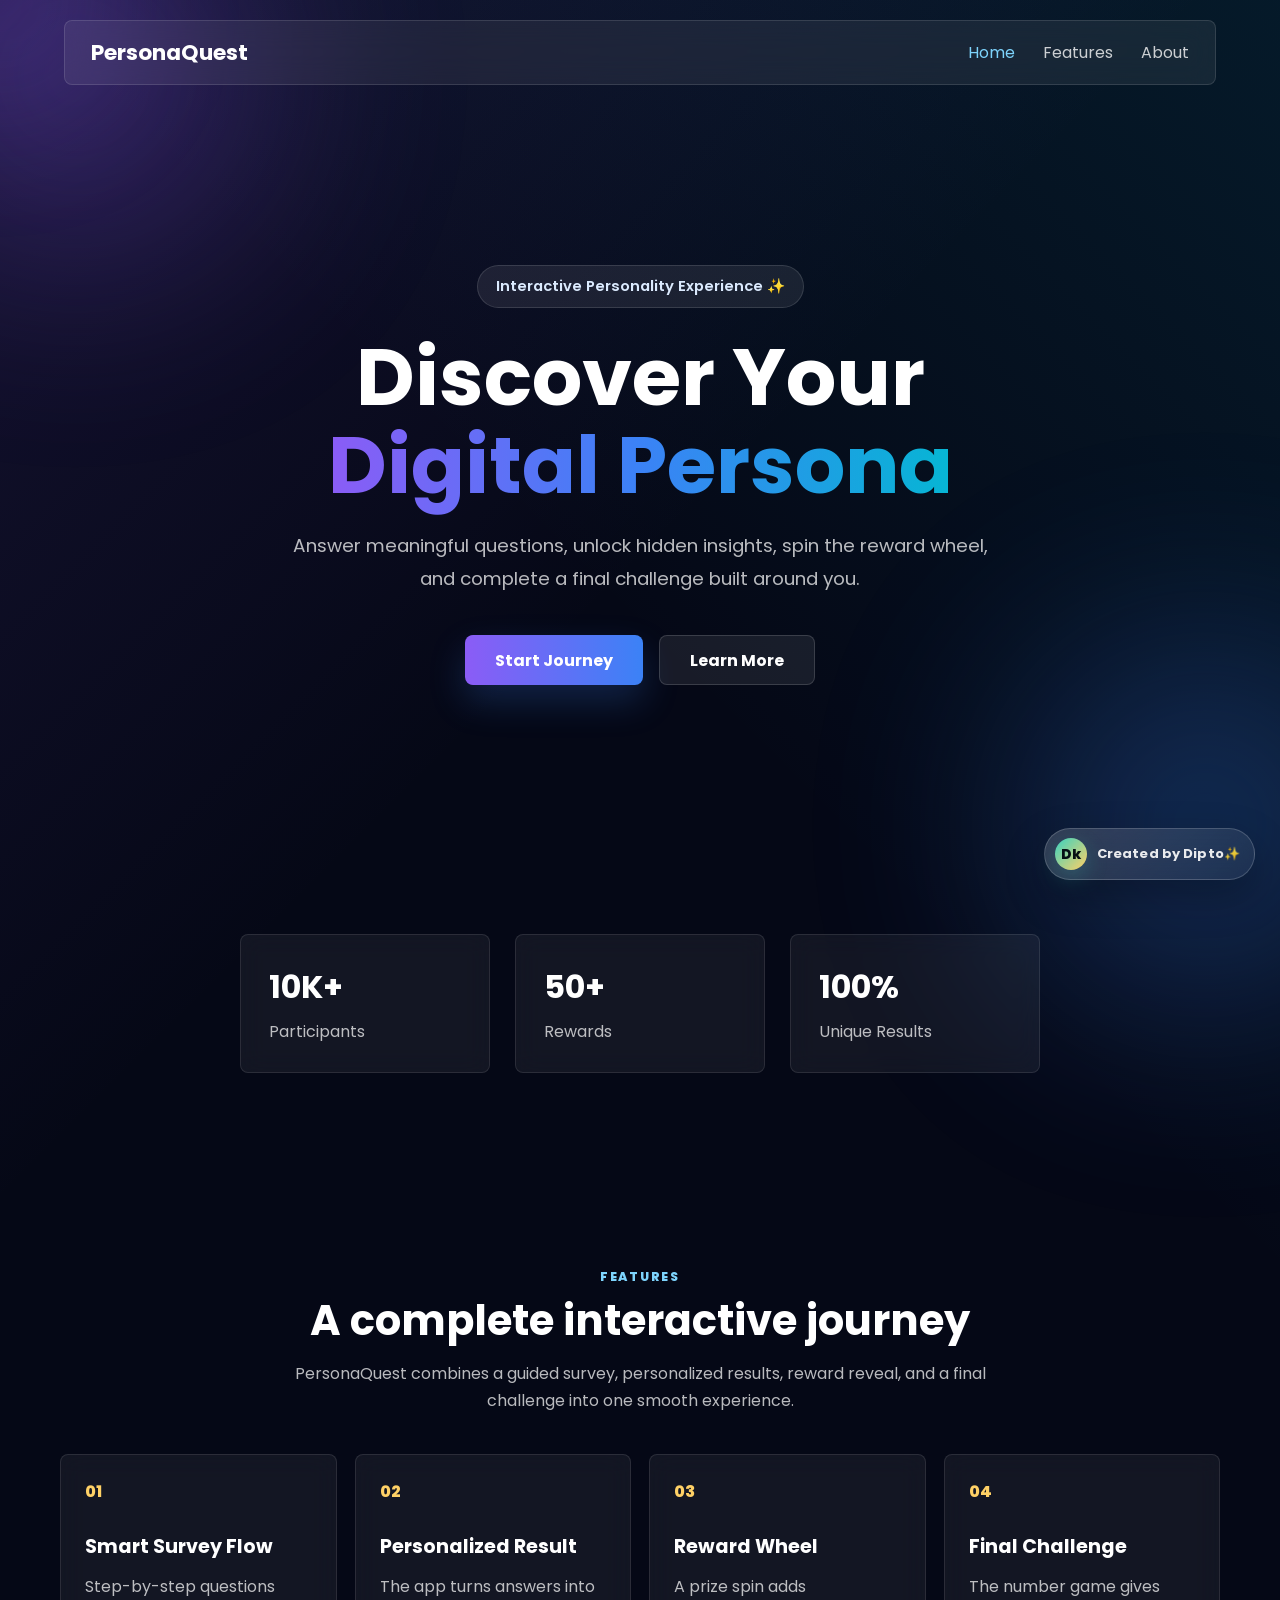
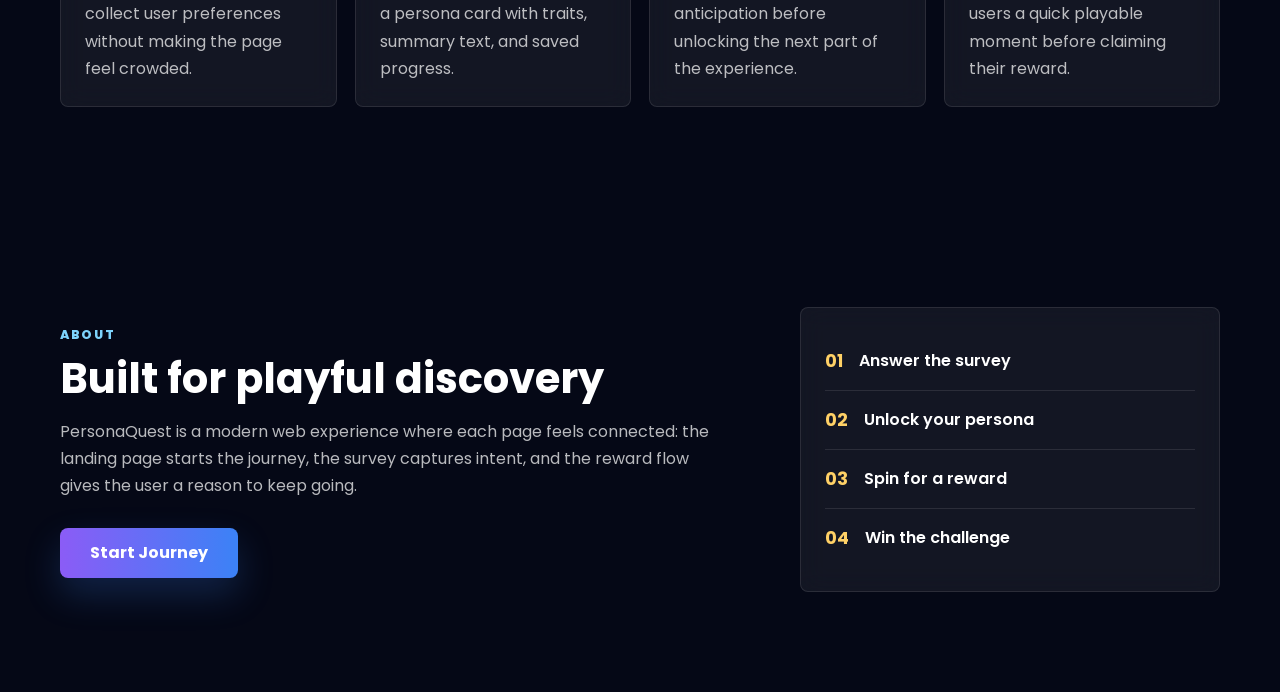
==== index.html @ add4ddf9 "Rename Index.html to index.html" ====
<!DOCTYPE html>
<html lang="en">
<head>
    <meta charset="UTF-8">
    <meta name="viewport" content="width=device-width, initial-scale=1.0">
    <title>Persona Quest</title>
    <link rel="stylesheet" href="style.css">
    <link rel="preconnect" href="https://fonts.googleapis.com">
    <link href="https://fonts.googleapis.com/css2?family=Poppins:wght@300;400;500;600;700&display=swap" rel="stylesheet">
</head>
<body>
    <div class="cursor-glow"></div>
    <div class="blob blob1"></div>
    <div class="blob blob2"></div>

    <nav>
        <a class="logo" href="#home">PersonaQuest</a>

        <div class="nav-links">
            <a href="#home">Home</a>
            <a href="#features">Features</a>
            <a href="#about">About</a>
        </div>
    </nav>

    <section class="hero" id="home">
        <div class="hero-content">
            <span class="badge">Interactive Personality Experience ✨</span>

            <h1>
                Discover Your
                <span>Digital Persona</span>
            </h1>

            <p>
                Answer meaningful questions, unlock hidden insights, spin the
                reward wheel, and complete a final challenge built around you.
            </p>

            <div class="buttons">
                <button class="primary-btn" onclick="window.location.href='survey.html'">
                    Start Journey
                </button>

                <button class="secondary-btn" data-scroll="#features">
                    Learn More
                </button>
            </div>
        </div>
    </section>

    <section class="stats" aria-label="PersonaQuest stats">
        <div class="card">
            <h2>10K+</h2>
            <p>Participants</p>
        </div>

        <div class="card">
            <h2>50+</h2>
            <p>Rewards</p>
        </div>

        <div class="card">
            <h2>100%</h2>
            <p>Unique Results</p>
        </div>
    </section>

    <section class="features-section" id="features">
        <div class="section-header">
            <span class="section-kicker">Features</span>
            <h2>A complete interactive journey</h2>
            <p>
                PersonaQuest combines a guided survey, personalized results,
                reward reveal, and a final challenge into one smooth experience.
            </p>
        </div>

        <div class="feature-grid">
            <article class="feature-card">
                <span class="feature-number">01</span>
                <h3>Smart Survey Flow</h3>
                <p>Step-by-step questions collect user preferences without making the page feel crowded.</p>
            </article>

            <article class="feature-card">
                <span class="feature-number">02</span>
                <h3>Personalized Result</h3>
                <p>The app turns answers into a persona card with traits, summary text, and saved progress.</p>
            </article>

            <article class="feature-card">
                <span class="feature-number">03</span>
                <h3>Reward Wheel</h3>
                <p>A prize spin adds anticipation before unlocking the next part of the experience.</p>
            </article>

            <article class="feature-card">
                <span class="feature-number">04</span>
                <h3>Final Challenge</h3>
                <p>The number game gives users a quick playable moment before claiming their reward.</p>
            </article>
        </div>
    </section>

    <section class="about-section" id="about">
        <div class="about-copy">
            <span class="section-kicker">About</span>
            <h2>Built for playful discovery</h2>
            <p>
                PersonaQuest is a modern web experience where each page feels connected:
                the landing page starts the journey, the survey captures intent, and the
                reward flow gives the user a reason to keep going.
            </p>
            <button class="primary-btn" onclick="window.location.href='survey.html'">
                Start Journey
            </button>
        </div>

        <div class="about-panel">
            <div class="about-step">
                <strong>01</strong>
                <span>Answer the survey</span>
            </div>
            <div class="about-step">
                <strong>02</strong>
                <span>Unlock your persona</span>
            </div>
            <div class="about-step">
                <strong>03</strong>
                <span>Spin for a reward</span>
            </div>
            <div class="about-step">
                <strong>04</strong>
                <span>Win the challenge</span>
            </div>
        </div>
    </section>

    <div class="creator-tag" aria-label="Created by Dipto">
        <span>Dk</span>
        <strong>Created by Dipto✨</strong>
    </div>

    <script src="analytics.js"></script>
    <script src="script.js"></script>
</body>
</html>
---- style.css ----
:root{
    --bg:#050816;
    --panel:rgba(255,255,255,.06);
    --line:rgba(255,255,255,.12);
    --text:#ffffff;
    --muted:rgba(255,255,255,.72);
    --accent:#8b5cf6;
    --accent-2:#3b82f6;
    --accent-3:#06b6d4;
    --gold:#ffd166;
}

*{
    margin:0;
    padding:0;
    box-sizing:border-box;
    font-family:'Poppins',sans-serif;
}

html{
    scroll-behavior:smooth;
}

body{
    min-height:100vh;
    color:var(--text);
    overflow-x:hidden;
    background:
        linear-gradient(135deg, rgba(139,92,246,.12), transparent 34%),
        linear-gradient(225deg, rgba(6,182,212,.1), transparent 36%),
        var(--bg);
}

nav{
    position:fixed;
    top:20px;
    left:50%;
    z-index:1000;
    width:90%;
    max-width:1200px;
    display:flex;
    justify-content:space-between;
    align-items:center;
    padding:15px 26px;
    background:rgba(255,255,255,.07);
    border:1px solid var(--line);
    border-radius:8px;
    backdrop-filter:blur(15px);
    transform:translateX(-50%);
}

.logo{
    color:var(--text);
    font-size:1.35rem;
    font-weight:700;
    text-decoration:none;
}

.nav-links{
    display:flex;
    gap:28px;
}

.nav-links a{
    color:var(--text);
    text-decoration:none;
    opacity:.78;
    transition:opacity .2s ease, color .2s ease;
}

.nav-links a:hover,
.nav-links a.active{
    color:#7dd3fc;
    opacity:1;
}

.hero{
    min-height:100vh;
    display:flex;
    align-items:center;
    justify-content:center;
    text-align:center;
    padding:120px 20px 70px;
}

.hero-content{
    max-width:850px;
    position:relative;
    z-index:10;
}

.badge{
    display:inline-block;
    margin-bottom:25px;
    padding:10px 18px;
    color:#dbeafe;
    background:rgba(255,255,255,.08);
    border:1px solid rgba(255,255,255,.12);
    border-radius:999px;
    font-size:.92rem;
    font-weight:600;
}

.hero h1{
    margin-bottom:20px;
    font-size:5rem;
    line-height:1.1;
    letter-spacing:0;
}

.hero h1 span,
.section-header h2 span{
    background:linear-gradient(90deg, var(--accent), var(--accent-2), var(--accent-3));
    -webkit-background-clip:text;
    -webkit-text-fill-color:transparent;
}

.hero p{
    margin:0 auto 40px;
    max-width:720px;
    color:var(--muted);
    font-size:1.16rem;
    line-height:1.8;
}

.buttons,
.actions{
    display:flex;
    justify-content:center;
    gap:16px;
    flex-wrap:wrap;
}

.primary-btn,
.secondary-btn{
    min-height:50px;
    padding:0 30px;
    border:none;
    border-radius:8px;
    cursor:pointer;
    font-size:1rem;
    font-weight:700;
    transition:transform .2s ease, filter .2s ease, box-shadow .2s ease;
}

.primary-btn{
    color:white;
    background:linear-gradient(90deg, var(--accent), var(--accent-2));
    box-shadow:0 16px 36px rgba(59,130,246,.22);
}

.secondary-btn{
    color:white;
    background:rgba(255,255,255,.08);
    border:1px solid rgba(255,255,255,.15);
}

.primary-btn:hover,
.secondary-btn:hover{
    transform:translateY(-3px);
    filter:brightness(1.06);
}

.stats{
    display:flex;
    justify-content:center;
    gap:25px;
    padding:34px 20px 90px;
    flex-wrap:wrap;
}

.card,
.feature-card,
.about-panel{
    background:var(--panel);
    border:1px solid rgba(255,255,255,.1);
    border-radius:8px;
    backdrop-filter:blur(12px);
}

.card{
    width:250px;
    padding:28px;
    transition:transform .25s ease, border-color .25s ease;
}

.card:hover,
.feature-card:hover{
    transform:translateY(-8px);
    border-color:rgba(125,211,252,.36);
}

.card h2{
    margin-bottom:8px;
    font-size:2rem;
}

.card p{
    color:var(--muted);
}

.features-section,
.about-section{
    width:100%;
    max-width:1200px;
    margin:0 auto;
    padding:100px 20px;
    scroll-margin-top:110px;
}

.section-header{
    max-width:720px;
    margin:0 auto 40px;
    text-align:center;
}

.section-kicker{
    display:inline-block;
    margin-bottom:12px;
    color:#7dd3fc;
    font-size:.78rem;
    font-weight:800;
    letter-spacing:.14em;
    text-transform:uppercase;
}

.section-header h2,
.about-copy h2{
    margin-bottom:16px;
    font-size:2.6rem;
    line-height:1.1;
    letter-spacing:0;
}

.section-header p,
.about-copy p,
.feature-card p{
    color:var(--muted);
    line-height:1.7;
}

.feature-grid{
    display:grid;
    grid-template-columns:repeat(4, minmax(0, 1fr));
    gap:18px;
}

.feature-card{
    min-height:240px;
    padding:24px;
    transition:transform .25s ease, border-color .25s ease;
}

.feature-number{
    display:block;
    margin-bottom:28px;
    color:var(--gold);
    font-weight:800;
}

.feature-card h3{
    margin-bottom:12px;
    font-size:1.2rem;
}

.about-section{
    display:grid;
    grid-template-columns:minmax(0, 1fr) 420px;
    gap:34px;
    align-items:center;
}

.about-copy p{
    margin-bottom:28px;
    max-width:650px;
}

.about-panel{
    padding:24px;
}

.about-step{
    display:flex;
    align-items:center;
    gap:16px;
    padding:16px 0;
    border-bottom:1px solid rgba(255,255,255,.1);
}

.about-step:last-child{
    border-bottom:none;
}

.about-step strong{
    color:var(--gold);
    font-size:1.1rem;
}

.about-step span{
    color:var(--text);
    font-weight:600;
}

.blob{
    position:fixed;
    border-radius:50%;
    filter:blur(120px);
    opacity:.32;
    z-index:0;
}

.blob1{
    width:350px;
    height:350px;
    background:var(--accent);
    top:-100px;
    left:-100px;
}

.blob2{
    width:350px;
    height:350px;
    background:var(--accent-2);
    right:-100px;
    bottom:-100px;
}

.cursor-glow{
    position:fixed;
    width:250px;
    height:250px;
    border-radius:50%;
    background:rgba(139,92,246,.15);
    pointer-events:none;
    filter:blur(60px);
    transform:translate(-50%, -50%);
    z-index:1;
}

.creator-tag{
    position:fixed;
    right:25px;
    bottom:20px;
    z-index:9999;
    display:flex;
    align-items:center;
    gap:10px;
    padding:9px 14px 9px 10px;
    color:rgba(255,255,255,.9);
    background:linear-gradient(135deg, rgba(255,255,255,.16), rgba(255,255,255,.06));
    border:1px solid rgba(255,255,255,.18);
    border-radius:999px;
    box-shadow:0 16px 40px rgba(0,0,0,.28);
    font-size:13px;
    backdrop-filter:blur(10px);
}

.creator-tag span{
    display:grid;
    place-items:center;
    width:32px;
    height:32px;
    color:#061014;
    background:linear-gradient(135deg, #39d2c0, #ffd166);
    border-radius:50%;
    font-size:14px;
    font-weight:800;
    box-shadow:0 8px 22px rgba(57,210,192,.24);
}

.creator-tag strong{
    font-size:13px;
    font-weight:700;
    letter-spacing:.01em;
}

@media(max-width:920px){
    .feature-grid,
    .about-section{
        grid-template-columns:1fr 1fr;
    }

    .about-copy{
        grid-column:1 / -1;
    }
}

@media(max-width:768px){
    nav{
        top:12px;
        padding:13px 16px;
    }

    .nav-links{
        gap:14px;
    }

    .nav-links a{
        font-size:.88rem;
    }

    .hero h1{
        font-size:3rem;
    }

    .section-header h2,
    .about-copy h2{
        font-size:2rem;
    }

    .feature-grid,
    .about-section{
        grid-template-columns:1fr;
    }

    .features-section,
    .about-section{
        padding:74px 20px;
    }
}

@media(max-width:520px){
    .nav-links{
        display:none;
    }

    .primary-btn,
    .secondary-btn{
        width:100%;
    }

    .creator-tag{
        right:14px;
        bottom:14px;
    }
}
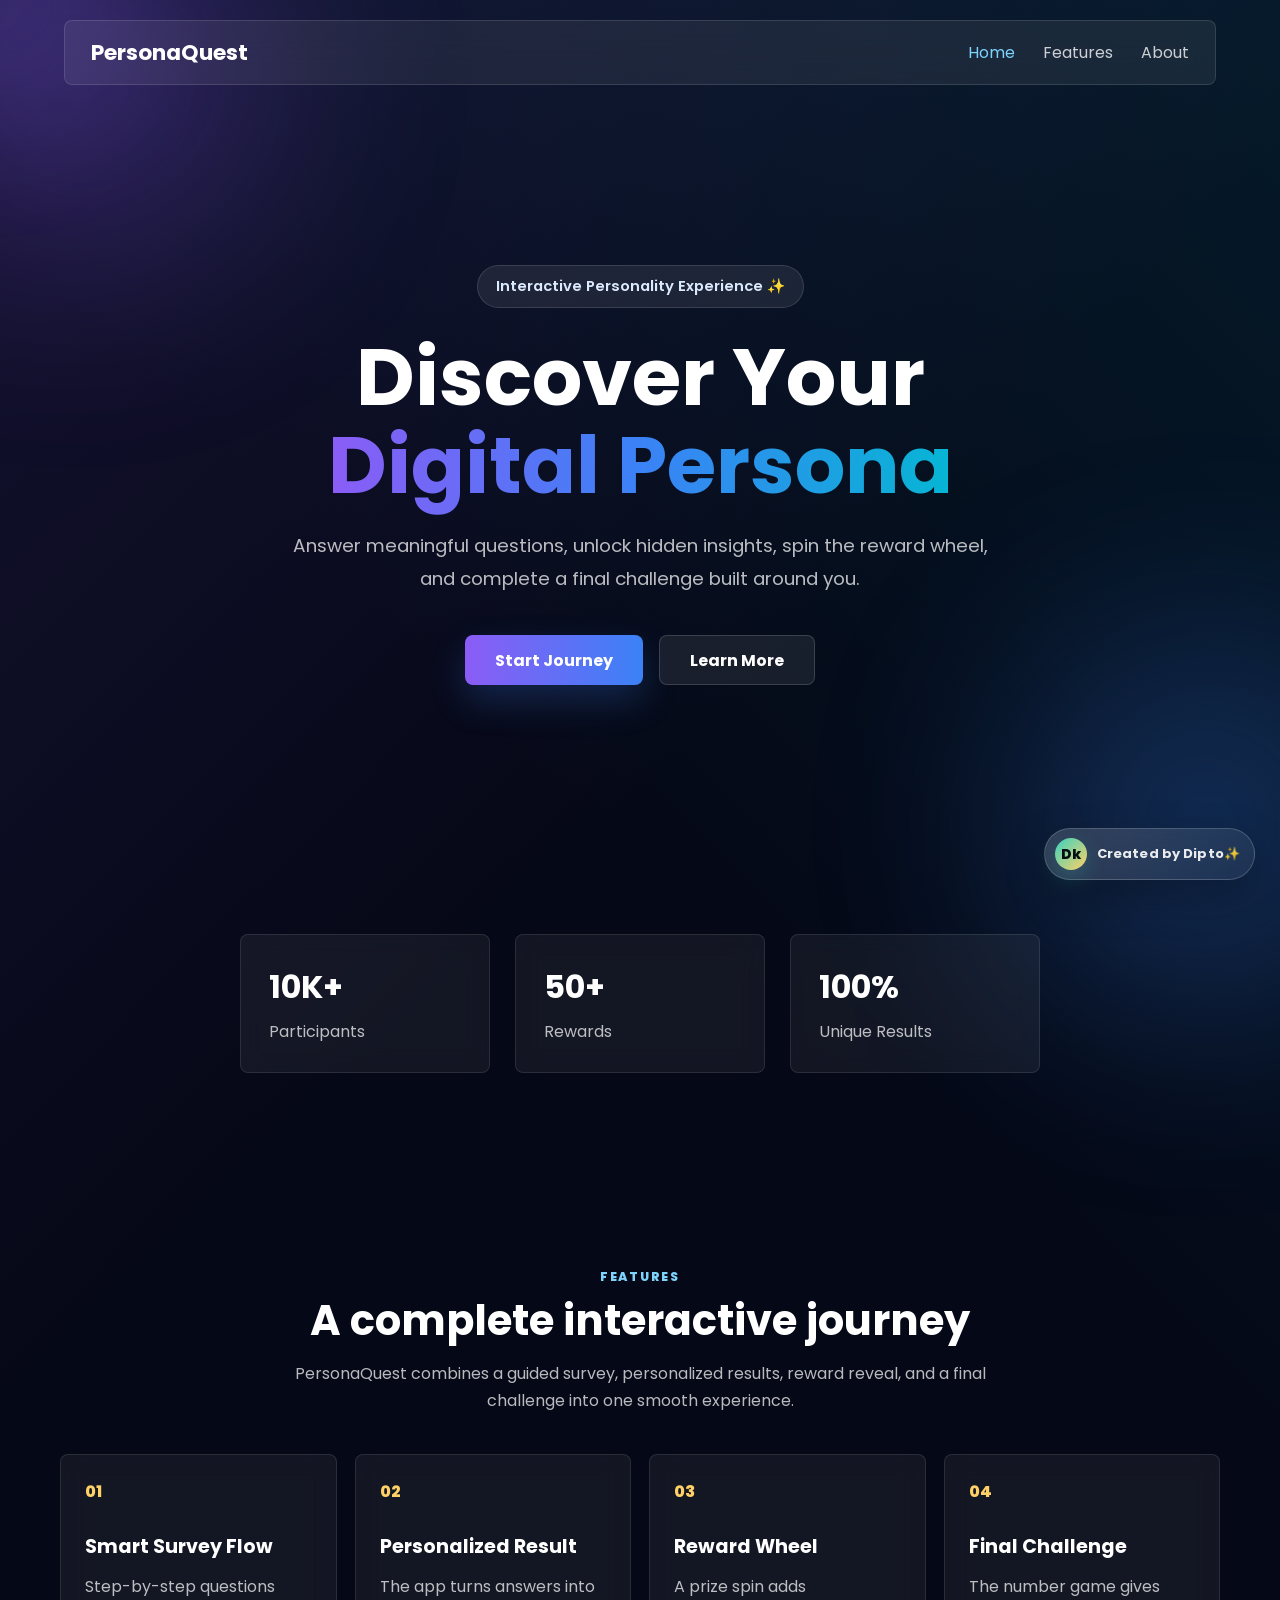
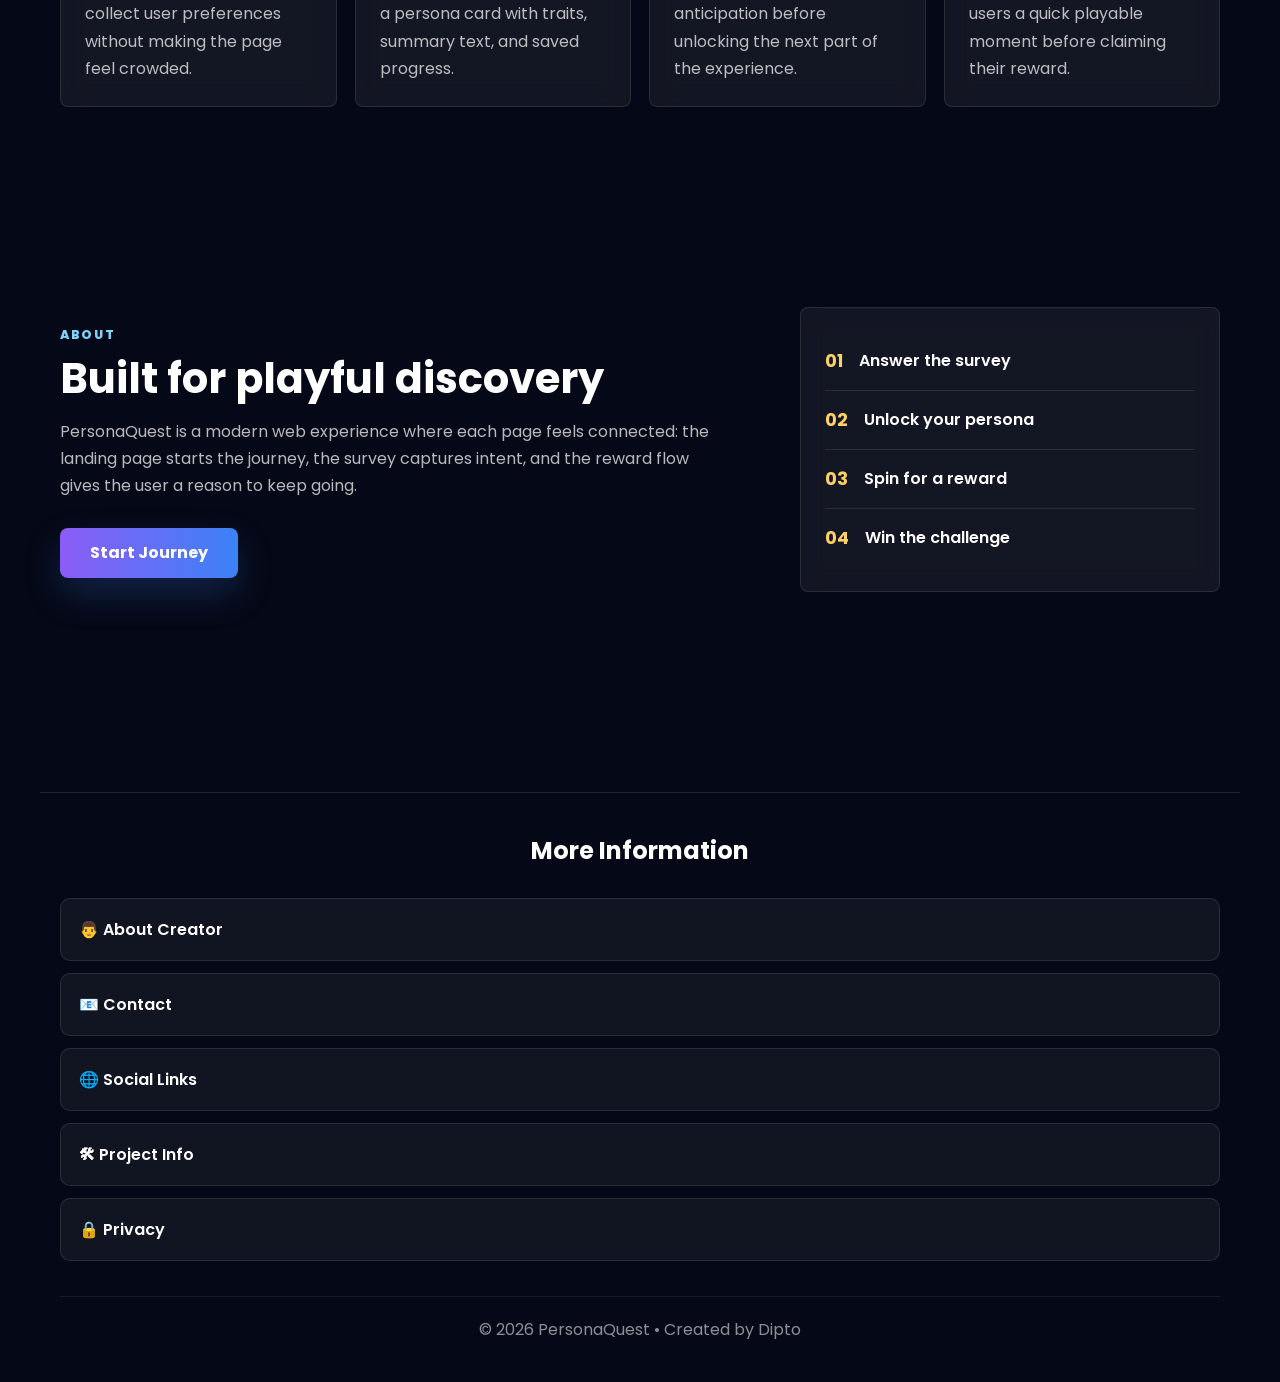
==== commit cb5e7df7: "Updated footer and contact section" ====
--- a/index.html
+++ b/index.html
@@ -141,6 +141,134 @@
         <span>Dk</span>
         <strong>Created by Dipto✨</strong>
     </div>
+    <footer class="footer-section">
+
+    <h2>More Information</h2>
+
+    <div class="footer-item">
+        <button class="footer-toggle">
+            👨 About Creator
+        </button>
+
+        <div class="footer-content">
+            <p>
+Hello! I'm Dipto, an aspiring AI & Machine Learning Engineer and
+Web Developer. I focus on creating responsive websites, interactive
+user experiences, and modern digital solutions using HTML, CSS,
+JavaScript, and AI technologies.
+</p>
+
+<p>
+Through my projects, I aim to combine creativity, technology,
+and user-centered design to build experiences that are both useful
+and enjoyable.
+</p>
+<p>🎓 B.Tech in AI & ML from Narula Institute of Technology</p>
+<p>💻 Frontend Web Developer</p>
+<p>🤖 AI & Machine Learning Enthusiast</p>
+<p>🎨 UI/UX Design Explorer</p>
+<p>🚀 Building Creative Digital Experiences</p>
+        </div>
+    </div>
+
+    <div class="footer-item">
+        <button class="footer-toggle">
+            📧 Contact
+        </button>
+
+        <div class="footer-content">
+
+    <p class="contact-email">
+        <strong>📧Email:</strong>
+        <span>➜</span>
+        <a href="https://mail.google.com/mail/?view=cm&fs=1&to=diptyajeetkar@gmail.com&su=PersonaQuest%20Contact"
+           target="_blank"
+           rel="noopener noreferrer">
+           diptyajeetkar@gmail.com ↗
+        </a>
+    </p>
+    <p>
+    <strong>💬 WhatsApp:</strong>
+    <a href="https://wa.me/919804735475?text=Hello%20Dipto,%20I%20found%20your%20website."
+       target="_blank"
+       rel="noopener noreferrer">
+       +91 9804735475 ↗
+    </a>
+</p>
+
+    <p>🎮Discord: diptyajeet05</p>
+
+</div>
+    </div>
+
+    <div class="footer-item">
+    <button class="footer-toggle">
+        🌐 Social Links
+    </button>
+
+    <div class="footer-content">
+
+        <p>
+            <strong>📷 Instagram:</strong>
+            <a href="https://www.instagram.com/diptya_05/"
+               target="_blank"
+               rel="noopener noreferrer">
+               diptya_05 ↗
+            </a>
+        </p>
+
+        <p>
+            <strong>💻 GitHub:</strong>
+            <a href="https://github.com/Diptyajeet"
+               target="_blank"
+               rel="noopener noreferrer">
+               Diptyajeet ↗
+            </a>
+        </p>
+
+        <p>
+            <strong>💼 LinkedIn:</strong>
+            <a href="https://www.linkedin.com/in/diptyajeet-kar-0232222b8/"
+               target="_blank"
+               rel="noopener noreferrer">
+               Diptyajeet Kar ↗
+            </a>
+        </p>
+
+    </div>
+</div>
+
+    <div class="footer-item">
+        <button class="footer-toggle">
+            🛠 Project Info
+        </button>
+
+        <div class="footer-content">
+            <p>
+                PersonaQuest is a personality survey experience
+                featuring rewards, persona generation and challenges.
+            </p>
+        </div>
+    </div>
+
+    <div class="footer-item">
+        <button class="footer-toggle">
+            🔒 Privacy
+        </button>
+
+        <div class="footer-content">
+            <p>
+                No personal information is sold or shared.
+                Responses are used only for the survey experience.
+            </p>
+        </div>
+    </div>
+
+    <div class="footer-bottom">
+        © 2026 PersonaQuest • Created by Dipto
+    </div>
+
+</footer>
 
     <script src="analytics.js"></script>
     <script src="script.js"></script>
--- a/style.css
+++ b/style.css
@@ -434,3 +434,83 @@
         bottom:14px;
     }
 }
+.footer-section{
+    max-width:1200px;
+    margin:100px auto 0;
+    padding:40px 20px;
+    border-top:1px solid rgba(255,255,255,.1);
+}
+
+.footer-section h2{
+    text-align:center;
+    margin-bottom:30px;
+}
+
+.footer-item{
+    margin-bottom:12px;
+}
+
+.footer-toggle{
+    width:100%;
+    padding:18px;
+    background:rgba(255,255,255,.05);
+    border:1px solid rgba(255,255,255,.1);
+    color:white;
+    font-size:1rem;
+    font-weight:600;
+    text-align:left;
+    cursor:pointer;
+    border-radius:10px;
+}
+
+.footer-content{
+    max-height:0;
+    overflow:hidden;
+    transition:max-height .25s ease;
+    padding:0 18px;
+}
+
+.footer-content.active{
+    max-height:500px;
+    padding:18px;
+}
+
+.footer-content p{
+    color:rgba(255,255,255,.75);
+    line-height:1.8;
+}
+
+.footer-content a{
+    color:#7dd3fc;
+    text-decoration:none;
+}
+.footer-bottom{
+    text-align:center;
+    margin-top:35px;
+    padding-top:20px;
+    border-top:1px solid rgba(255,255,255,.08);
+    color:rgba(255,255,255,.55);
+}
+.contact-email{
+    display:flex;
+    align-items:center;
+    gap:8px;
+    flex-wrap:wrap;
+    
+}
+
+.contact-email a{
+    color:#7dd3fc;
+    text-decoration:none;
+}
+.external-icon{
+    margin-left: 6px;
+    font-size: 0.85em;
+}
+.footer-content p{
+    margin:10px 0;
+}
+
+.footer-content a:hover{
+    opacity:.85;
+}
